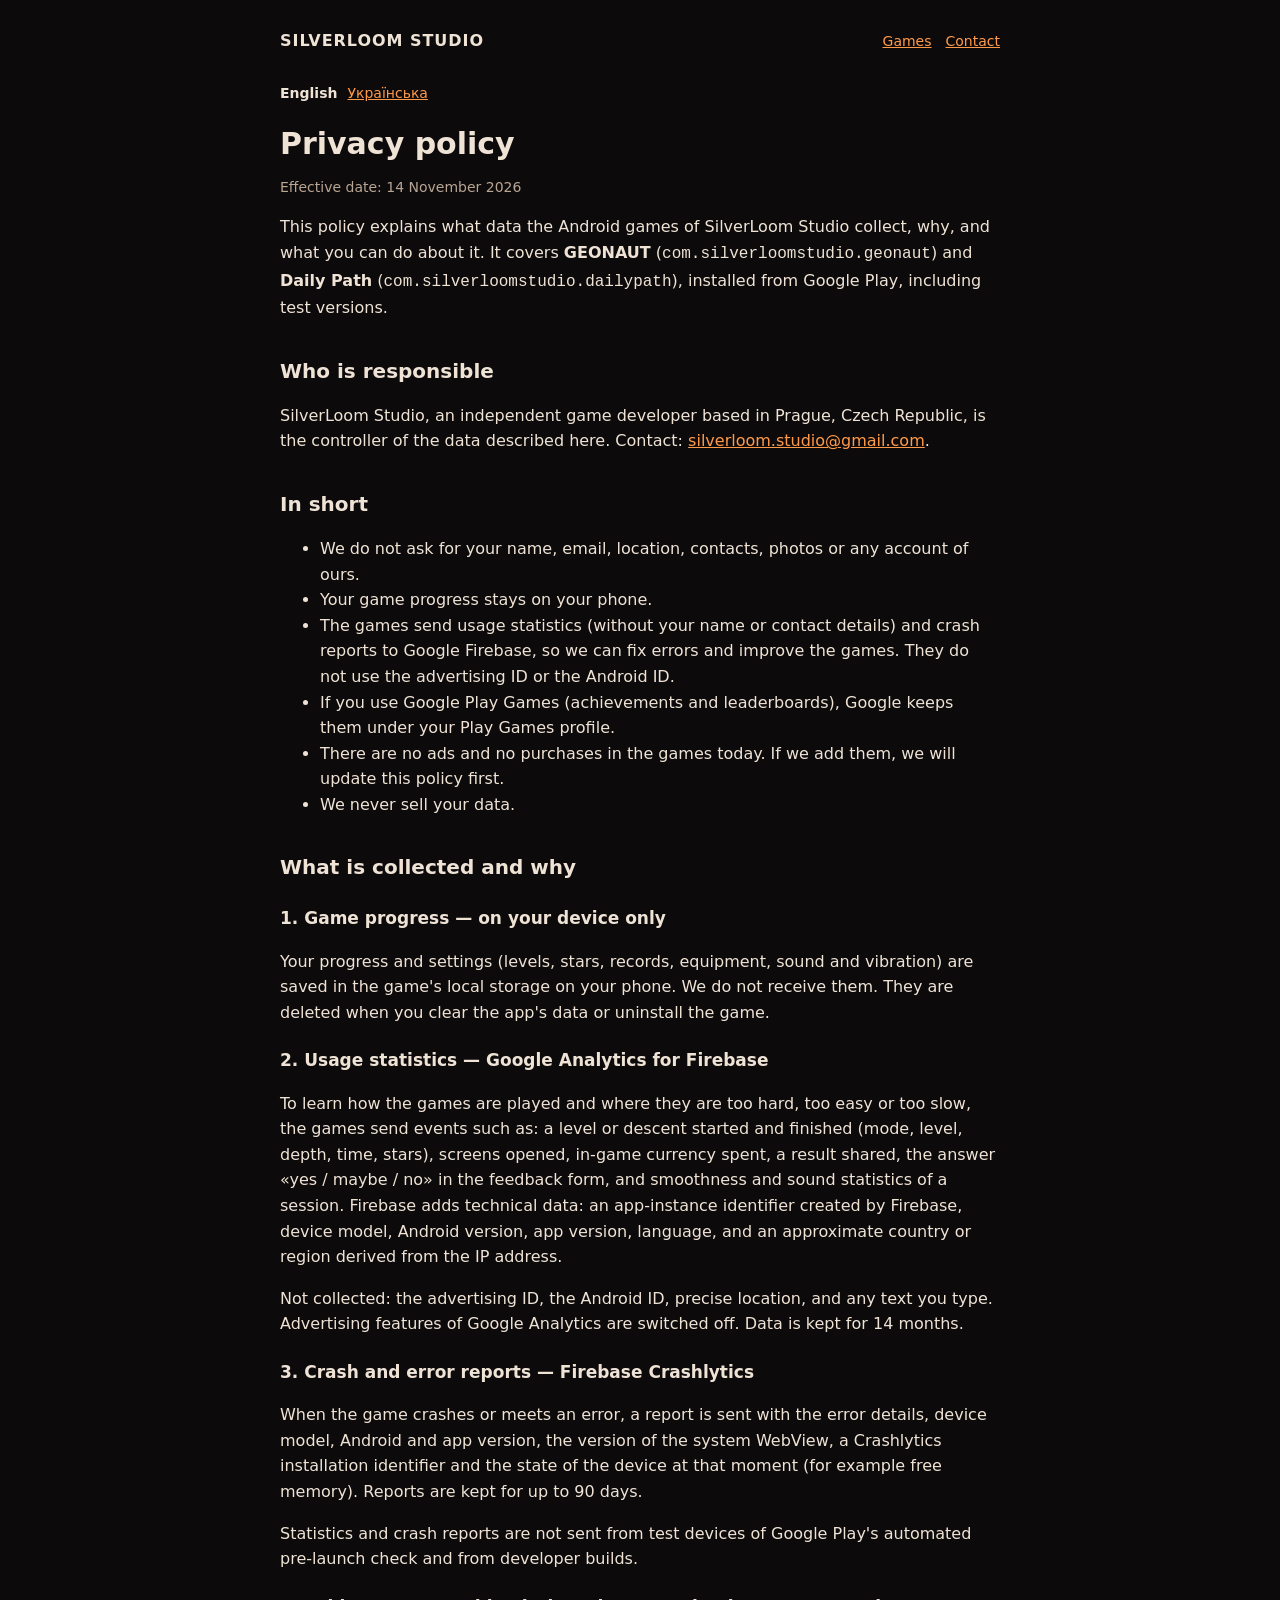
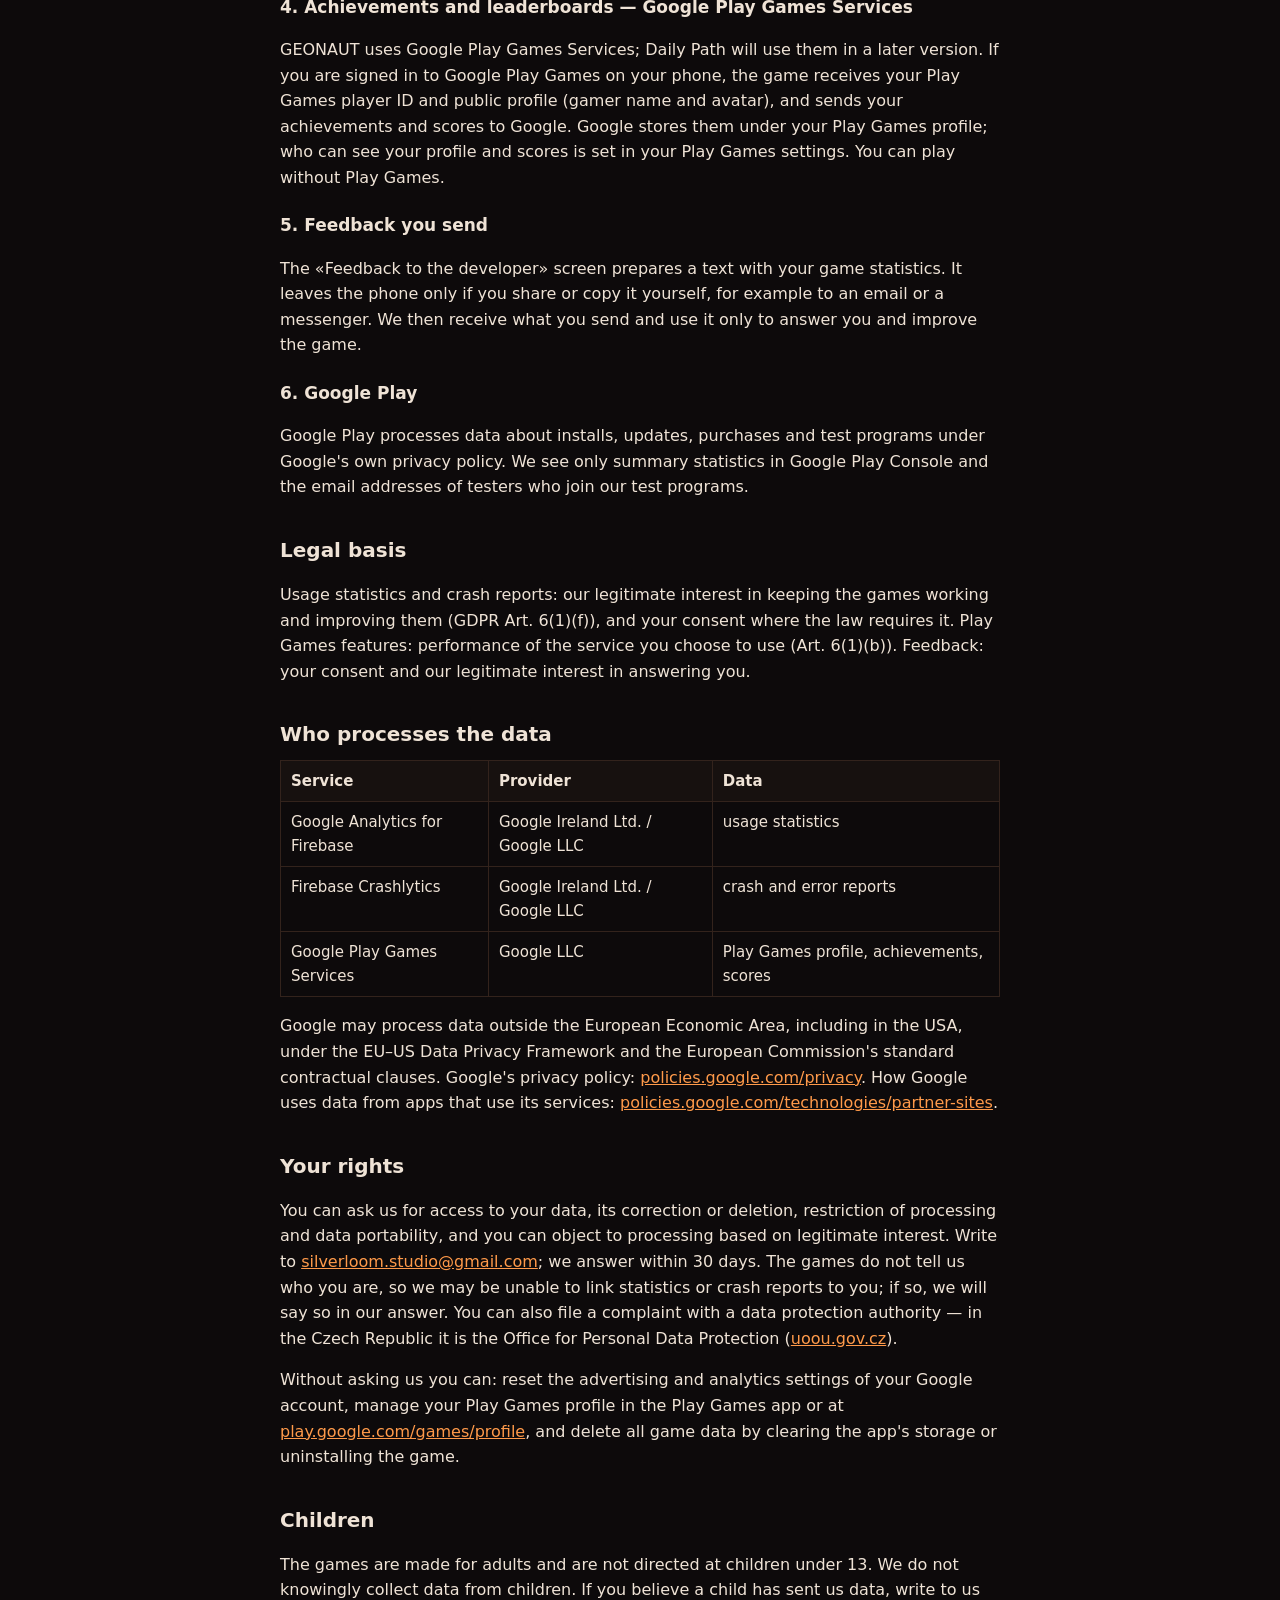
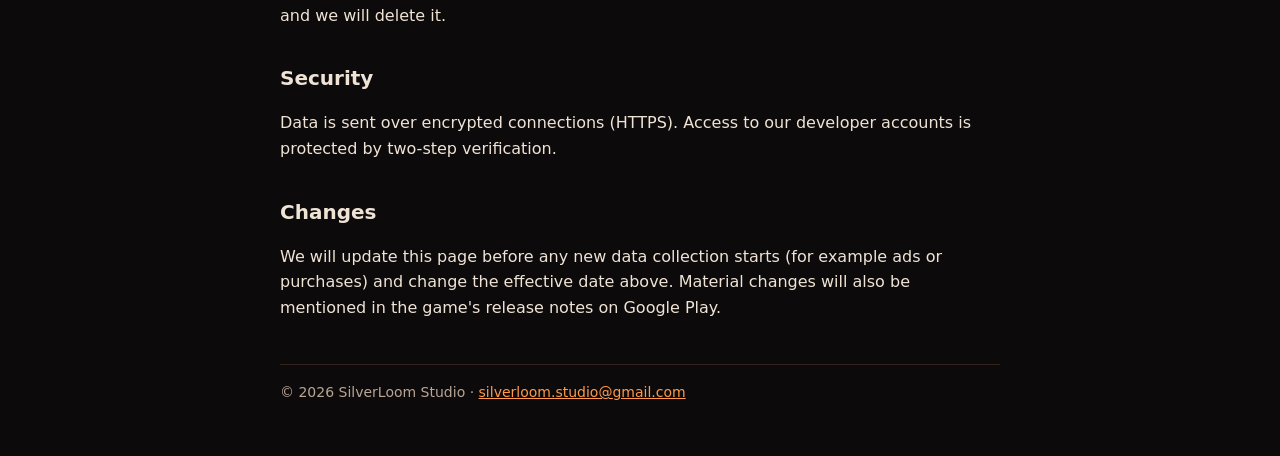
==== privacy/index.html @ 43d1ab46 "Studio home page and privacy policy (en, uk) Privacy policy for GEONAUT and Daily Path: local progre" ====
<!doctype html>
<html lang="en">
<head>
<meta charset="utf-8">
<meta name="viewport" content="width=device-width, initial-scale=1">
<title>Privacy policy — SilverLoom Studio</title>
<meta name="description" content="Privacy policy of SilverLoom Studio games for Android: GEONAUT and Daily Path.">
<link rel="stylesheet" href="../assets/site.css">
</head>
<body>
<div class="wrap">
  <header class="top">
    <a class="brand" href="../">SILVERLOOM STUDIO</a>
    <nav><a href="../">Games</a><a href="mailto:silverloom.studio@gmail.com">Contact</a></nav>
  </header>

  <p class="lang"><b>English</b><a href="uk/" hreflang="uk" lang="uk">Українська</a></p>

  <h1>Privacy policy</h1>
  <p class="mut">Effective date: 14 November 2026</p>

  <p>This policy explains what data the Android games of SilverLoom Studio collect, why, and what you can do about it. It covers <b>GEONAUT</b> (<code>com.silverloomstudio.geonaut</code>) and <b>Daily Path</b> (<code>com.silverloomstudio.dailypath</code>), installed from Google Play, including test versions.</p>

  <h2>Who is responsible</h2>
  <p>SilverLoom Studio, an independent game developer based in Prague, Czech Republic, is the controller of the data described here. Contact: <a href="mailto:silverloom.studio@gmail.com">silverloom.studio@gmail.com</a>.</p>

  <h2>In short</h2>
  <ul>
    <li>We do not ask for your name, email, location, contacts, photos or any account of ours.</li>
    <li>Your game progress stays on your phone.</li>
    <li>The games send usage statistics (without your name or contact details) and crash reports to Google Firebase, so we can fix errors and improve the games. They do not use the advertising ID or the Android ID.</li>
    <li>If you use Google Play Games (achievements and leaderboards), Google keeps them under your Play Games profile.</li>
    <li>There are no ads and no purchases in the games today. If we add them, we will update this policy first.</li>
    <li>We never sell your data.</li>
  </ul>

  <h2>What is collected and why</h2>

  <h3>1. Game progress — on your device only</h3>
  <p>Your progress and settings (levels, stars, records, equipment, sound and vibration) are saved in the game's local storage on your phone. We do not receive them. They are deleted when you clear the app's data or uninstall the game.</p>

  <h3>2. Usage statistics — Google Analytics for Firebase</h3>
  <p>To learn how the games are played and where they are too hard, too easy or too slow, the games send events such as: a level or descent started and finished (mode, level, depth, time, stars), screens opened, in-game currency spent, a result shared, the answer «yes / maybe / no» in the feedback form, and smoothness and sound statistics of a session. Firebase adds technical data: an app-instance identifier created by Firebase, device model, Android version, app version, language, and an approximate country or region derived from the IP address.</p>
  <p>Not collected: the advertising ID, the Android ID, precise location, and any text you type. Advertising features of Google Analytics are switched off. Data is kept for 14 months.</p>

  <h3>3. Crash and error reports — Firebase Crashlytics</h3>
  <p>When the game crashes or meets an error, a report is sent with the error details, device model, Android and app version, the version of the system WebView, a Crashlytics installation identifier and the state of the device at that moment (for example free memory). Reports are kept for up to 90 days.</p>
  <p>Statistics and crash reports are not sent from test devices of Google Play's automated pre-launch check and from developer builds.</p>

  <h3>4. Achievements and leaderboards — Google Play Games Services</h3>
  <p>GEONAUT uses Google Play Games Services; Daily Path will use them in a later version. If you are signed in to Google Play Games on your phone, the game receives your Play Games player ID and public profile (gamer name and avatar), and sends your achievements and scores to Google. Google stores them under your Play Games profile; who can see your profile and scores is set in your Play Games settings. You can play without Play Games.</p>

  <h3>5. Feedback you send</h3>
  <p>The «Feedback to the developer» screen prepares a text with your game statistics. It leaves the phone only if you share or copy it yourself, for example to an email or a messenger. We then receive what you send and use it only to answer you and improve the game.</p>

  <h3>6. Google Play</h3>
  <p>Google Play processes data about installs, updates, purchases and test programs under Google's own privacy policy. We see only summary statistics in Google Play Console and the email addresses of testers who join our test programs.</p>

  <h2>Legal basis</h2>
  <p>Usage statistics and crash reports: our legitimate interest in keeping the games working and improving them (GDPR Art. 6(1)(f)), and your consent where the law requires it. Play Games features: performance of the service you choose to use (Art. 6(1)(b)). Feedback: your consent and our legitimate interest in answering you.</p>

  <h2>Who processes the data</h2>
  <table>
    <tr><th>Service</th><th>Provider</th><th>Data</th></tr>
    <tr><td>Google Analytics for Firebase</td><td>Google Ireland Ltd. / Google LLC</td><td>usage statistics</td></tr>
    <tr><td>Firebase Crashlytics</td><td>Google Ireland Ltd. / Google LLC</td><td>crash and error reports</td></tr>
    <tr><td>Google Play Games Services</td><td>Google LLC</td><td>Play Games profile, achievements, scores</td></tr>
  </table>
  <p>Google may process data outside the European Economic Area, including in the USA, under the EU–US Data Privacy Framework and the European Commission's standard contractual clauses. Google's privacy policy: <a href="https://policies.google.com/privacy">policies.google.com/privacy</a>. How Google uses data from apps that use its services: <a href="https://policies.google.com/technologies/partner-sites">policies.google.com/technologies/partner-sites</a>.</p>

  <h2>Your rights</h2>
  <p>You can ask us for access to your data, its correction or deletion, restriction of processing and data portability, and you can object to processing based on legitimate interest. Write to <a href="mailto:silverloom.studio@gmail.com">silverloom.studio@gmail.com</a>; we answer within 30 days. The games do not tell us who you are, so we may be unable to link statistics or crash reports to you; if so, we will say so in our answer. You can also file a complaint with a data protection authority — in the Czech Republic it is the Office for Personal Data Protection (<a href="https://uoou.gov.cz">uoou.gov.cz</a>).</p>
  <p>Without asking us you can: reset the advertising and analytics settings of your Google account, manage your Play Games profile in the Play Games app or at <a href="https://play.google.com/games/profile">play.google.com/games/profile</a>, and delete all game data by clearing the app's storage or uninstalling the game.</p>

  <h2>Children</h2>
  <p>The games are made for adults and are not directed at children under 13. We do not knowingly collect data from children. If you believe a child has sent us data, write to us and we will delete it.</p>

  <h2>Security</h2>
  <p>Data is sent over encrypted connections (HTTPS). Access to our developer accounts is protected by two-step verification.</p>

  <h2>Changes</h2>
  <p>We will update this page before any new data collection starts (for example ads or purchases) and change the effective date above. Material changes will also be mentioned in the game's release notes on Google Play.</p>

  <footer>© 2026 SilverLoom Studio · <a href="mailto:silverloom.studio@gmail.com">silverloom.studio@gmail.com</a></footer>
</div>
</body>
</html>
---- assets/site.css ----
:root{--bg:#0d0a0b;--card:#17110f;--line:#33231c;--tx:#efe3d6;--mut:#b9a594;--acc:#ff9a4a}
*{box-sizing:border-box}
html{-webkit-text-size-adjust:100%}
body{margin:0;background:var(--bg);color:var(--tx);font:16px/1.6 system-ui,-apple-system,"Segoe UI",Roboto,Arial,sans-serif}
a{color:var(--acc)}
.wrap{max-width:760px;margin:0 auto;padding:28px 20px 56px}
header.top{display:flex;align-items:center;gap:12px;flex-wrap:wrap;margin-bottom:28px}
header.top .brand{font-weight:700;letter-spacing:.06em;text-decoration:none;color:var(--tx)}
header.top nav{margin-left:auto;display:flex;gap:14px;flex-wrap:wrap;font-size:14px}
h1{font-size:30px;line-height:1.2;margin:0 0 8px}
h2{font-size:20px;margin:34px 0 8px}
h3{font-size:17px;margin:22px 0 6px}
p,li{color:var(--tx)}
.mut{color:var(--mut);font-size:14px}
.lang{font-size:14px;margin:0 0 22px}
.lang a,.lang b{margin-right:10px}
table{border-collapse:collapse;width:100%;font-size:15px;margin:10px 0}
th,td{border:1px solid var(--line);padding:8px 10px;text-align:left;vertical-align:top}
th{background:var(--card)}
.games{display:grid;gap:14px;margin:18px 0}
.game{display:flex;gap:16px;align-items:center;background:var(--card);border:1px solid var(--line);border-radius:14px;padding:14px}
.game img{width:72px;height:72px;border-radius:16px;flex:none}
.game h3{margin:0 0 4px}
.game p{margin:0;color:var(--mut);font-size:15px}
footer{margin-top:44px;border-top:1px solid var(--line);padding-top:16px;font-size:14px;color:var(--mut)}
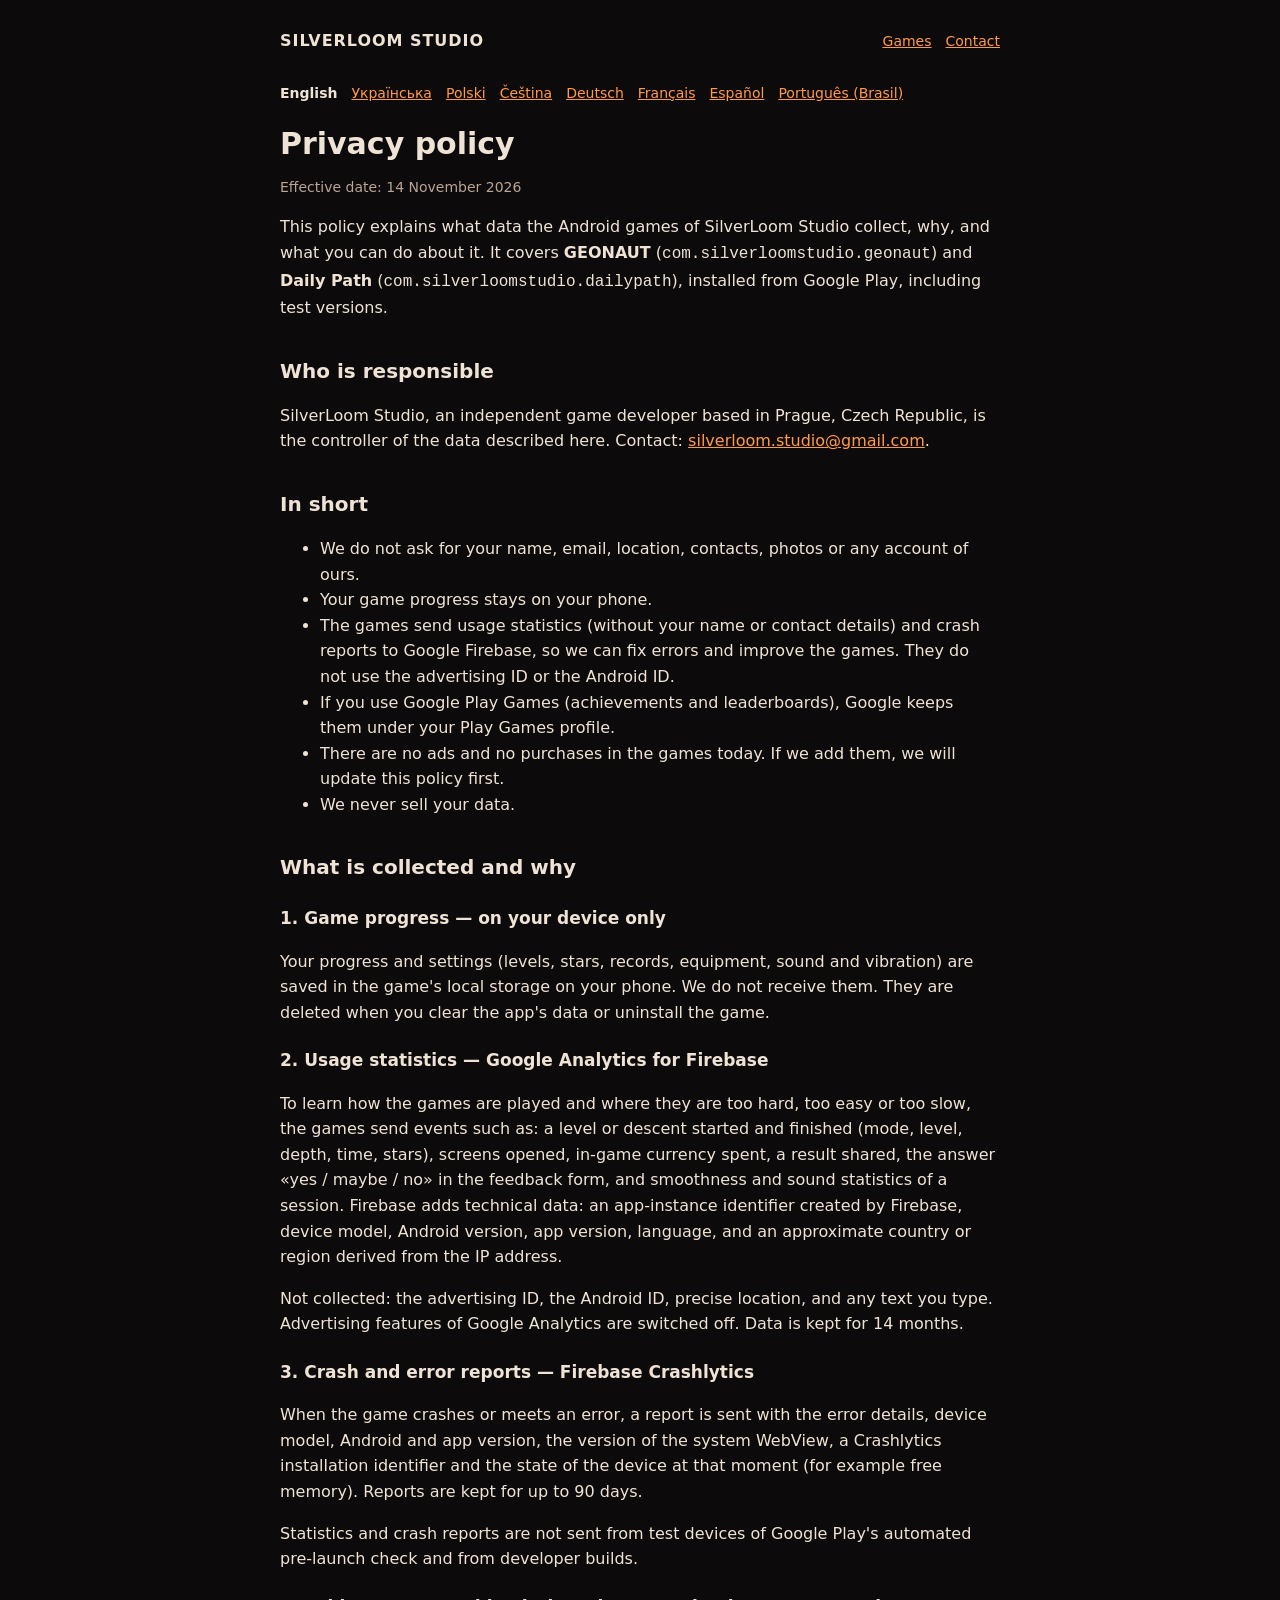
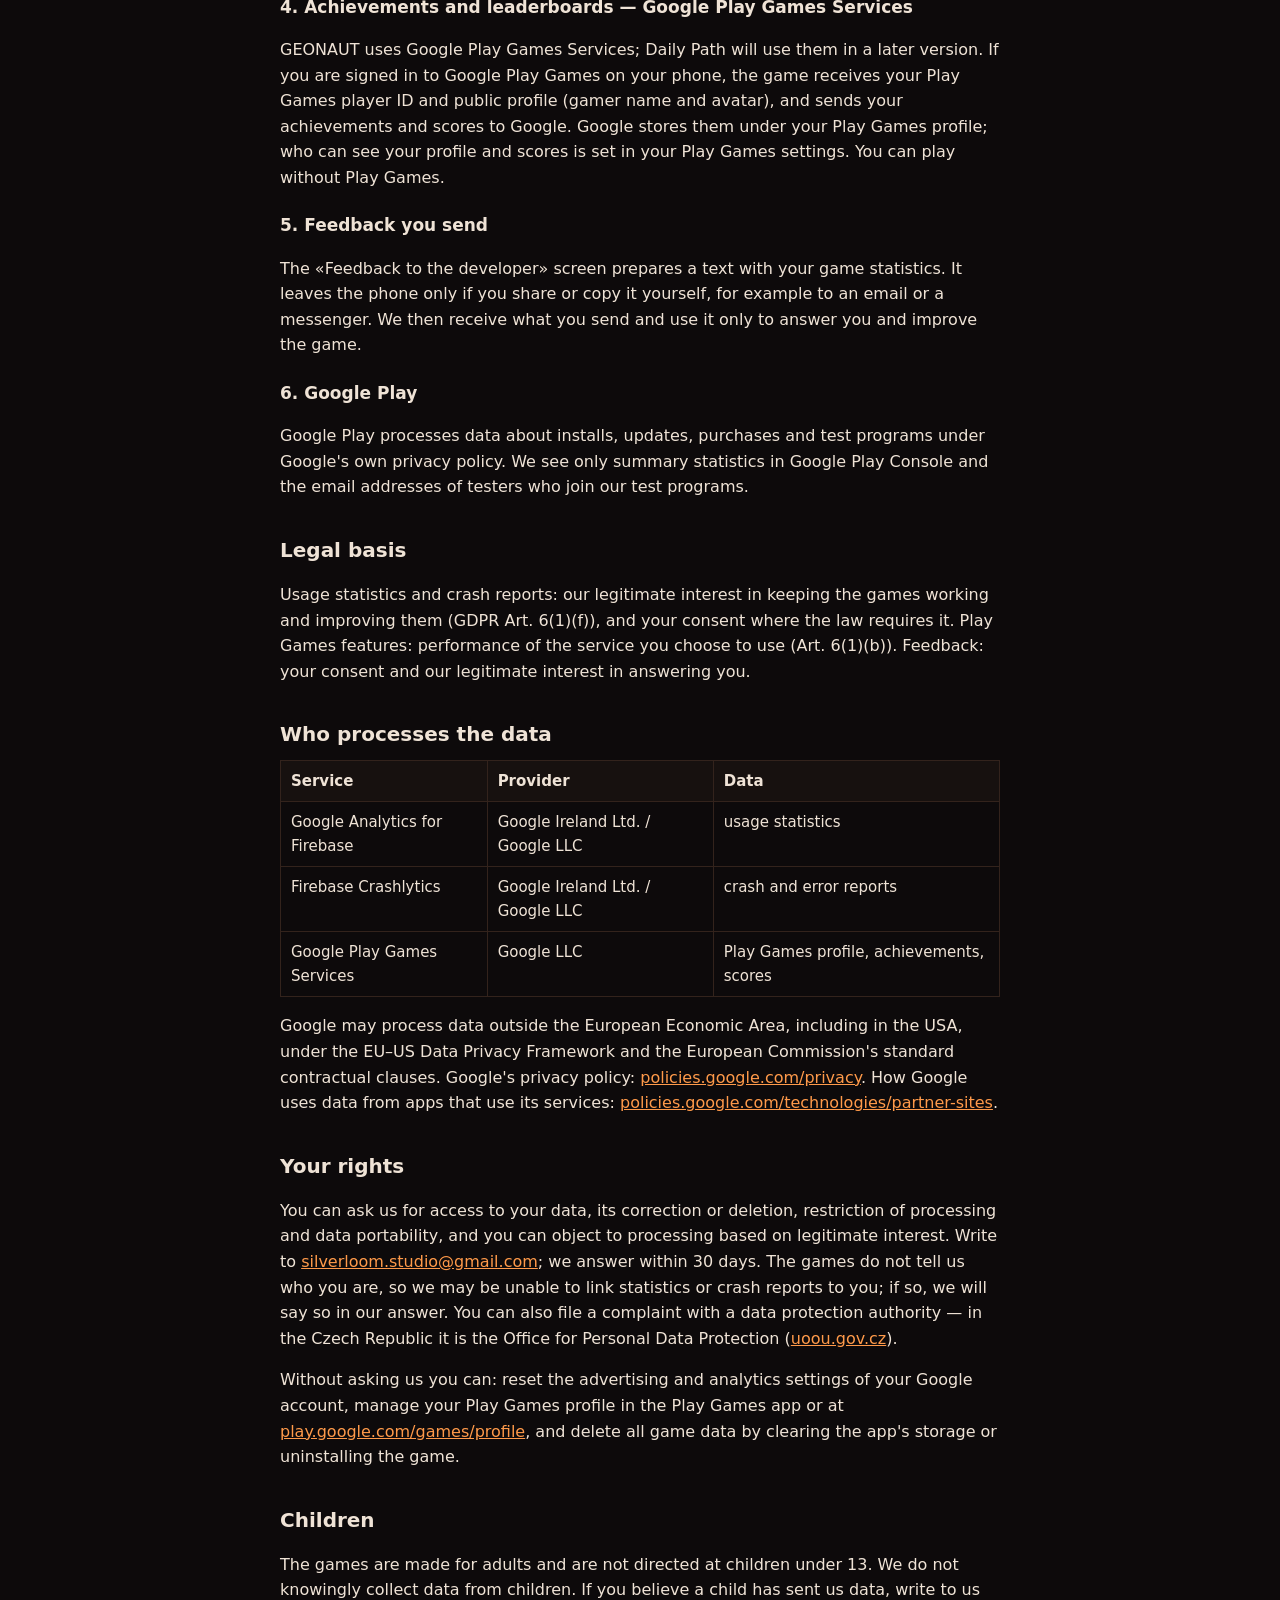
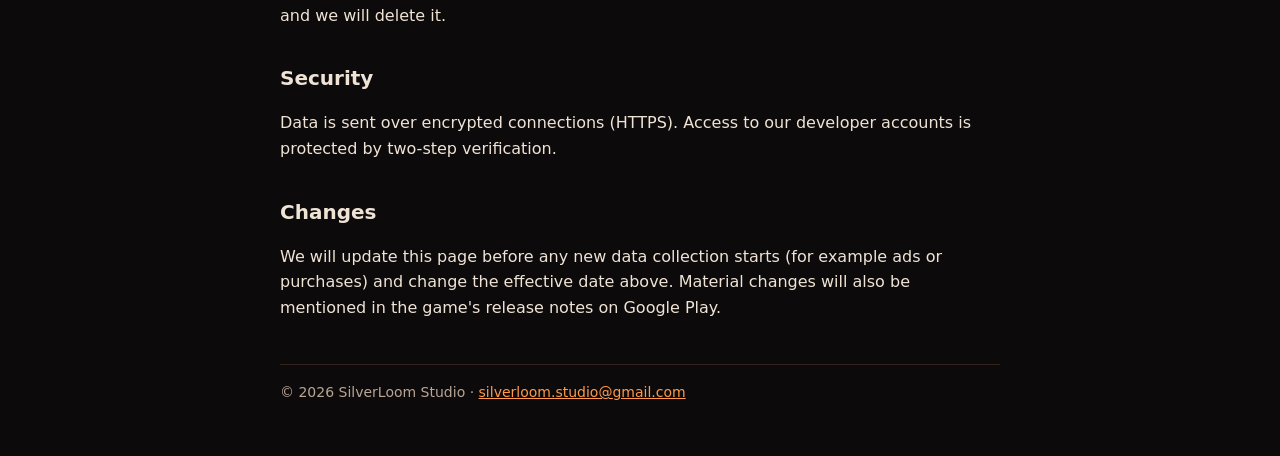
==== commit d8997f71: "Privacy policy in Polish, Czech, German, French, Spanish and Brazilian Portuguese Translations of th" ====
--- a/privacy/index.html
+++ b/privacy/index.html
@@ -5,6 +5,14 @@
 <meta name="viewport" content="width=device-width, initial-scale=1">
 <title>Privacy policy — SilverLoom Studio</title>
 <meta name="description" content="Privacy policy of SilverLoom Studio games for Android: GEONAUT and Daily Path.">
+<link rel="alternate" hreflang="en" href="https://silverloomstudio.github.io/privacy/">
+<link rel="alternate" hreflang="uk" href="https://silverloomstudio.github.io/privacy/uk/">
+<link rel="alternate" hreflang="pl" href="https://silverloomstudio.github.io/privacy/pl/">
+<link rel="alternate" hreflang="cs" href="https://silverloomstudio.github.io/privacy/cs/">
+<link rel="alternate" hreflang="de" href="https://silverloomstudio.github.io/privacy/de/">
+<link rel="alternate" hreflang="fr" href="https://silverloomstudio.github.io/privacy/fr/">
+<link rel="alternate" hreflang="es" href="https://silverloomstudio.github.io/privacy/es/">
+<link rel="alternate" hreflang="pt-BR" href="https://silverloomstudio.github.io/privacy/pt/">
 <link rel="stylesheet" href="../assets/site.css">
 </head>
 <body>
@@ -14,7 +22,7 @@
     <nav><a href="../">Games</a><a href="mailto:silverloom.studio@gmail.com">Contact</a></nav>
   </header>
 
-  <p class="lang"><b>English</b><a href="uk/" hreflang="uk" lang="uk">Українська</a></p>
+  <p class="lang"><b>English</b><a href="uk/" hreflang="uk" lang="uk">Українська</a><a href="pl/" hreflang="pl" lang="pl">Polski</a><a href="cs/" hreflang="cs" lang="cs">Čeština</a><a href="de/" hreflang="de" lang="de">Deutsch</a><a href="fr/" hreflang="fr" lang="fr">Français</a><a href="es/" hreflang="es" lang="es">Español</a><a href="pt/" hreflang="pt-BR" lang="pt-BR">Português (Brasil)</a></p>
 
   <h1>Privacy policy</h1>
   <p class="mut">Effective date: 14 November 2026</p>
--- a/assets/site.css
+++ b/assets/site.css
@@ -12,9 +12,9 @@
 h3{font-size:17px;margin:22px 0 6px}
 p,li{color:var(--tx)}
 .mut{color:var(--mut);font-size:14px}
-.lang{font-size:14px;margin:0 0 22px}
-.lang a,.lang b{margin-right:10px}
+.lang{font-size:14px;margin:0 0 22px;display:flex;flex-wrap:wrap;gap:6px 14px}
 table{border-collapse:collapse;width:100%;font-size:15px;margin:10px 0}
+td,th{overflow-wrap:anywhere}
 th,td{border:1px solid var(--line);padding:8px 10px;text-align:left;vertical-align:top}
 th{background:var(--card)}
 .games{display:grid;gap:14px;margin:18px 0}
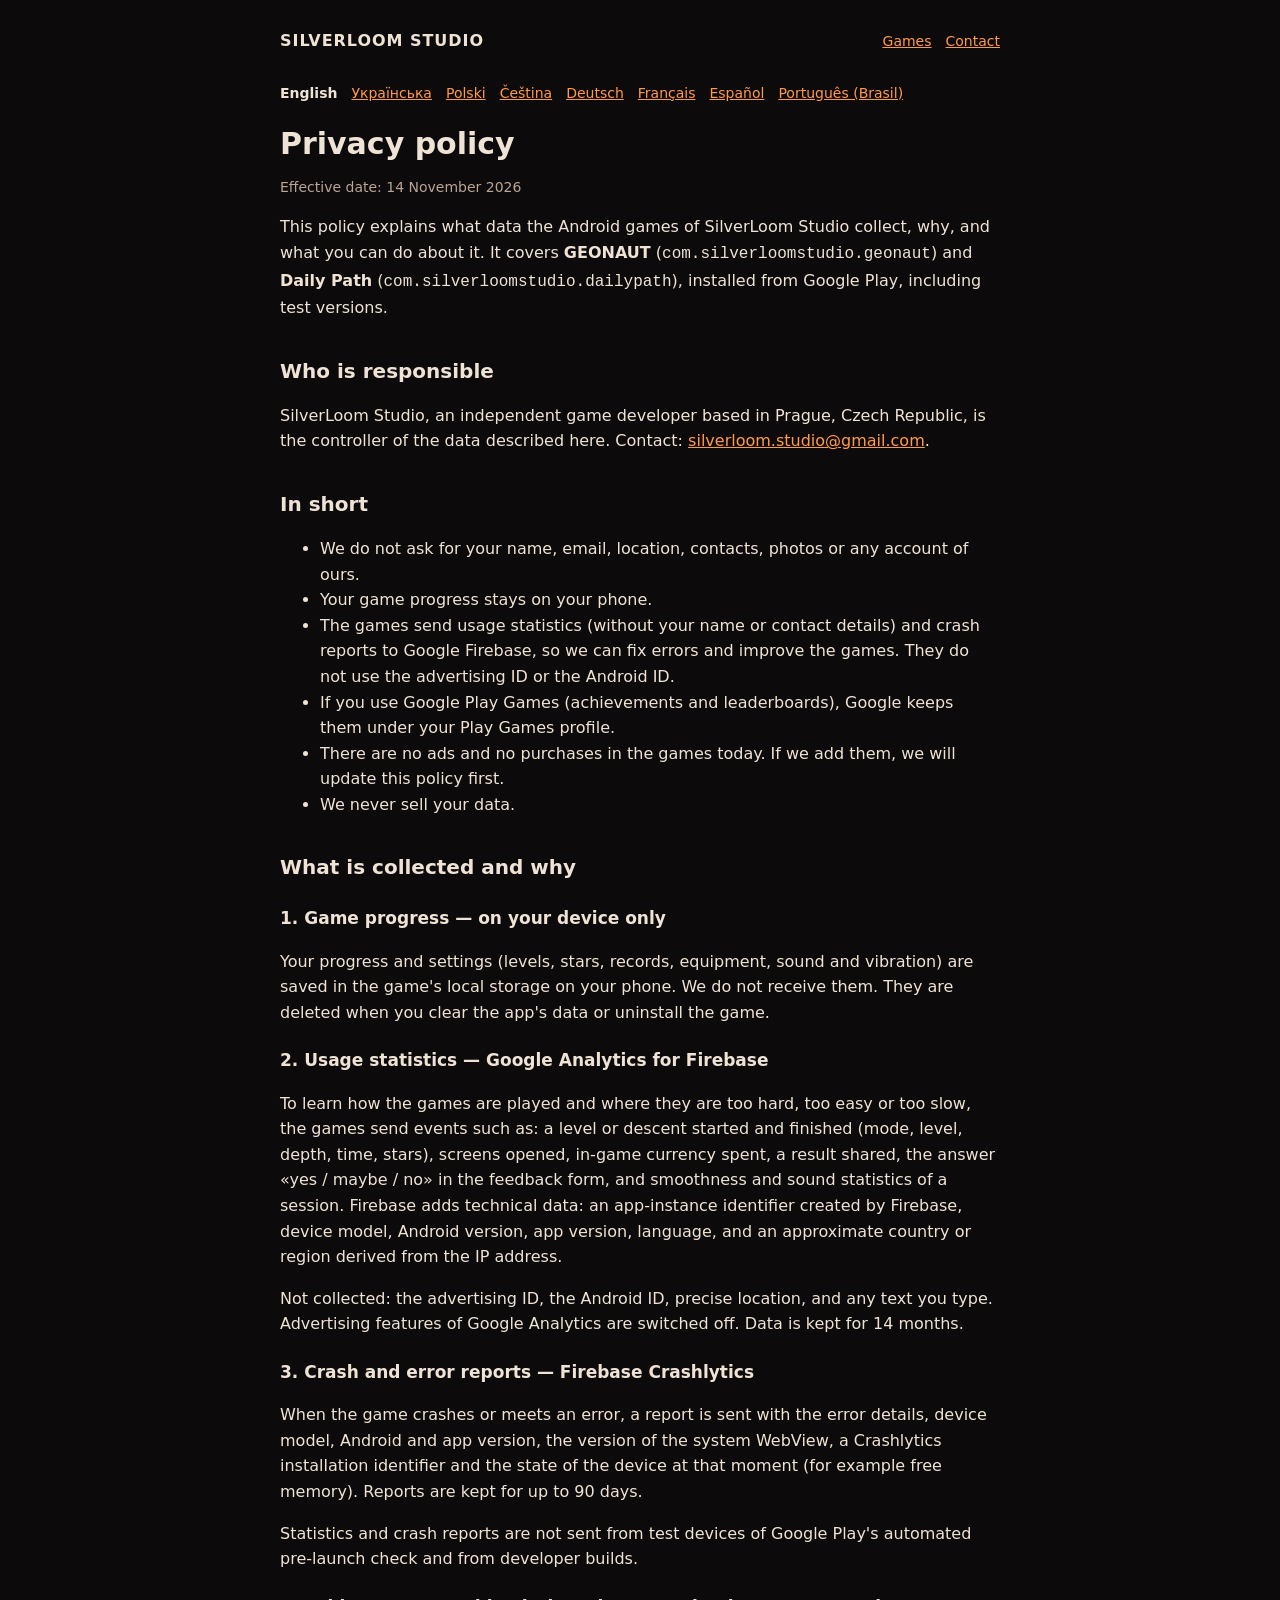
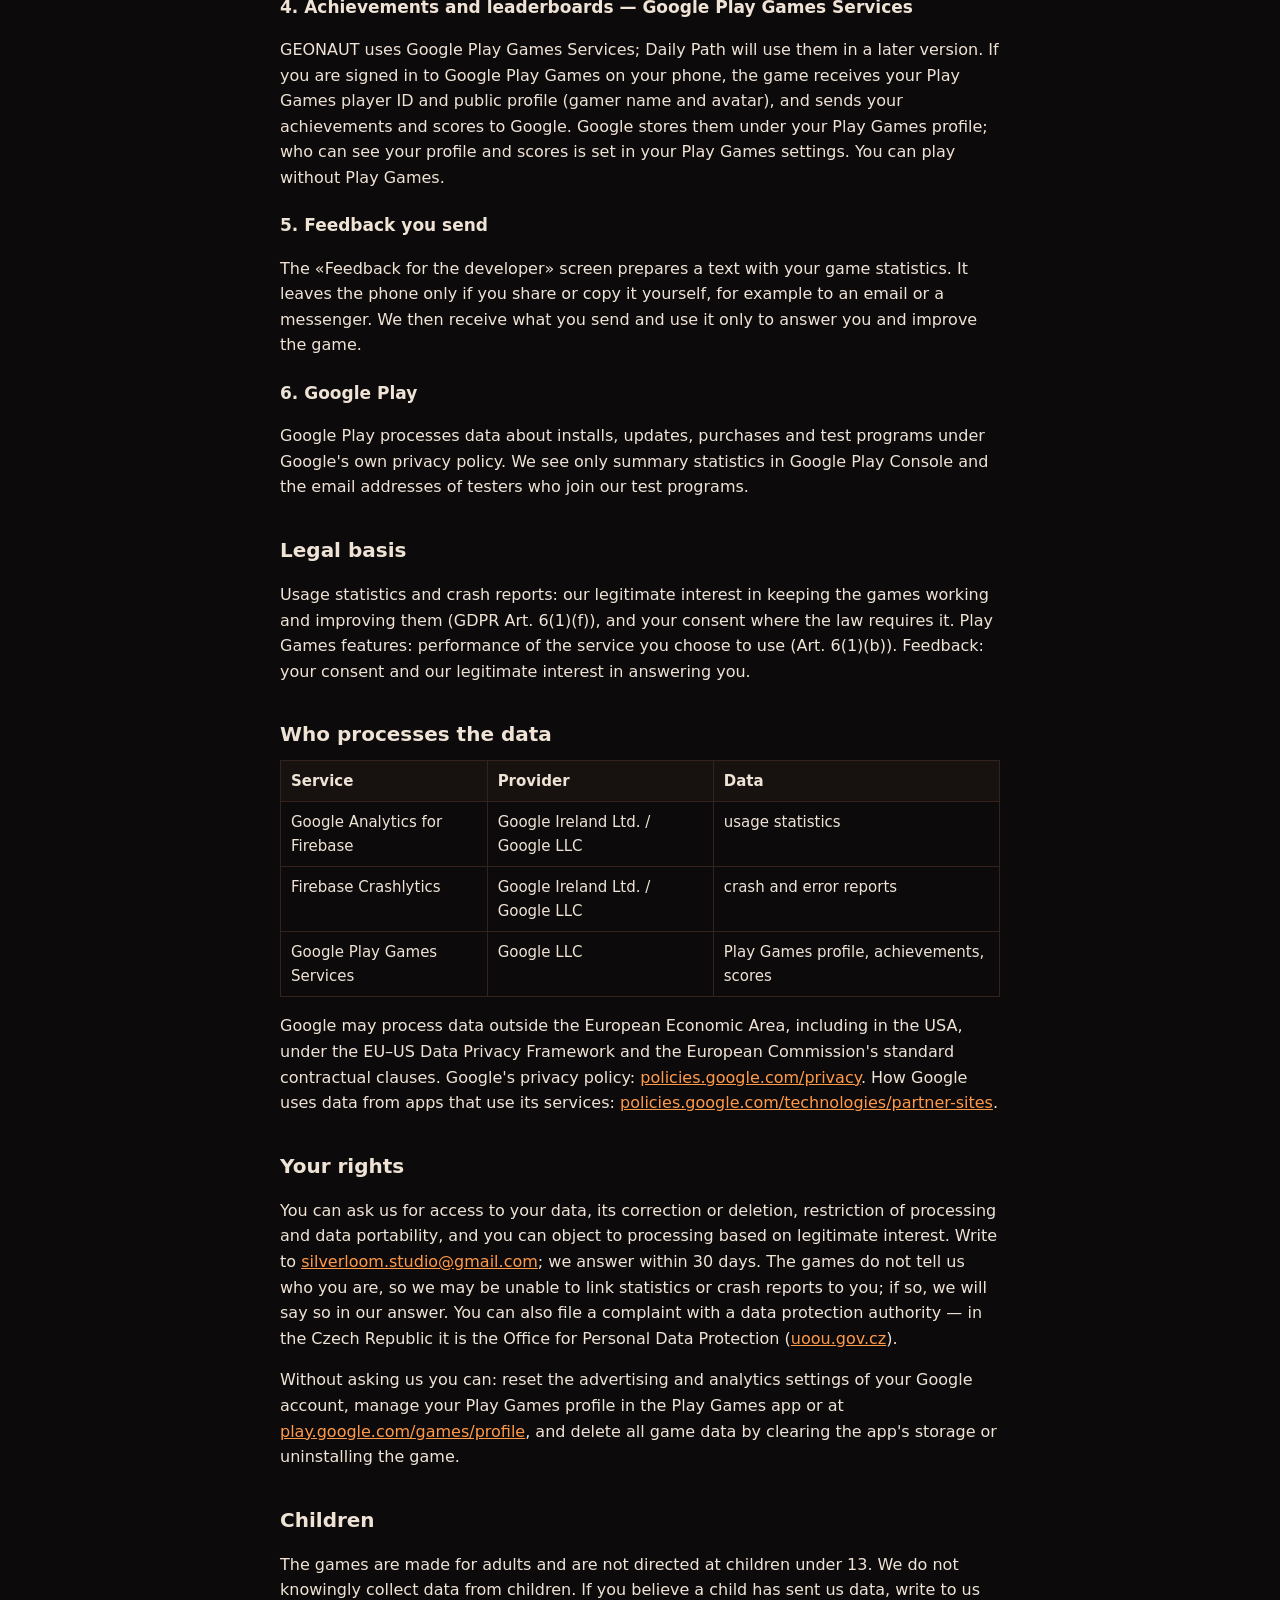
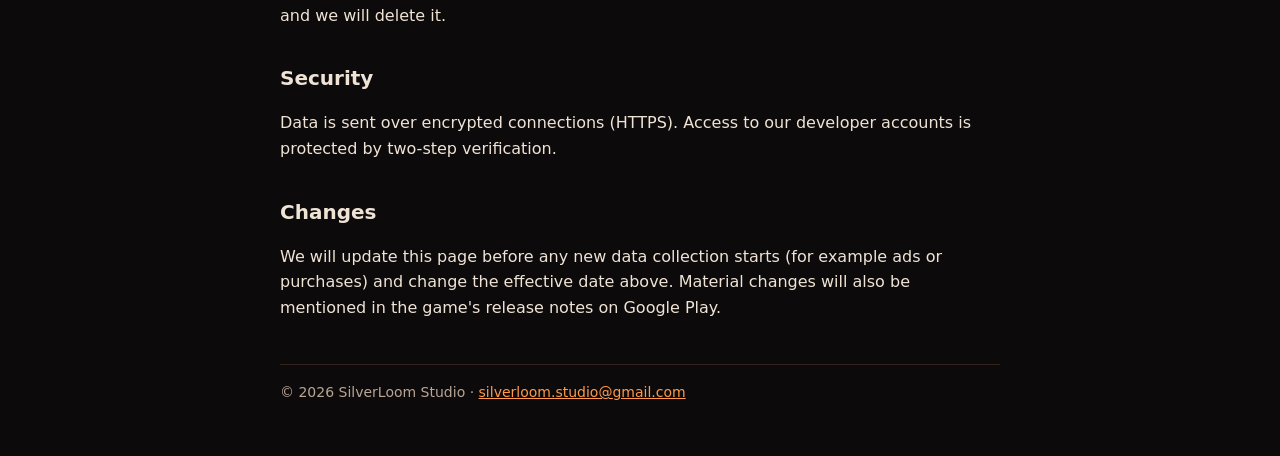
==== commit f3c63417: "Privacy policy: the feedback screen named as in the game (en, cs) Co-Authored-By: Claude Opus 5.5 <n" ====
--- a/privacy/index.html
+++ b/privacy/index.html
@@ -59,7 +59,7 @@
   <p>GEONAUT uses Google Play Games Services; Daily Path will use them in a later version. If you are signed in to Google Play Games on your phone, the game receives your Play Games player ID and public profile (gamer name and avatar), and sends your achievements and scores to Google. Google stores them under your Play Games profile; who can see your profile and scores is set in your Play Games settings. You can play without Play Games.</p>
 
   <h3>5. Feedback you send</h3>
-  <p>The «Feedback to the developer» screen prepares a text with your game statistics. It leaves the phone only if you share or copy it yourself, for example to an email or a messenger. We then receive what you send and use it only to answer you and improve the game.</p>
+  <p>The «Feedback for the developer» screen prepares a text with your game statistics. It leaves the phone only if you share or copy it yourself, for example to an email or a messenger. We then receive what you send and use it only to answer you and improve the game.</p>
 
   <h3>6. Google Play</h3>
   <p>Google Play processes data about installs, updates, purchases and test programs under Google's own privacy policy. We see only summary statistics in Google Play Console and the email addresses of testers who join our test programs.</p>
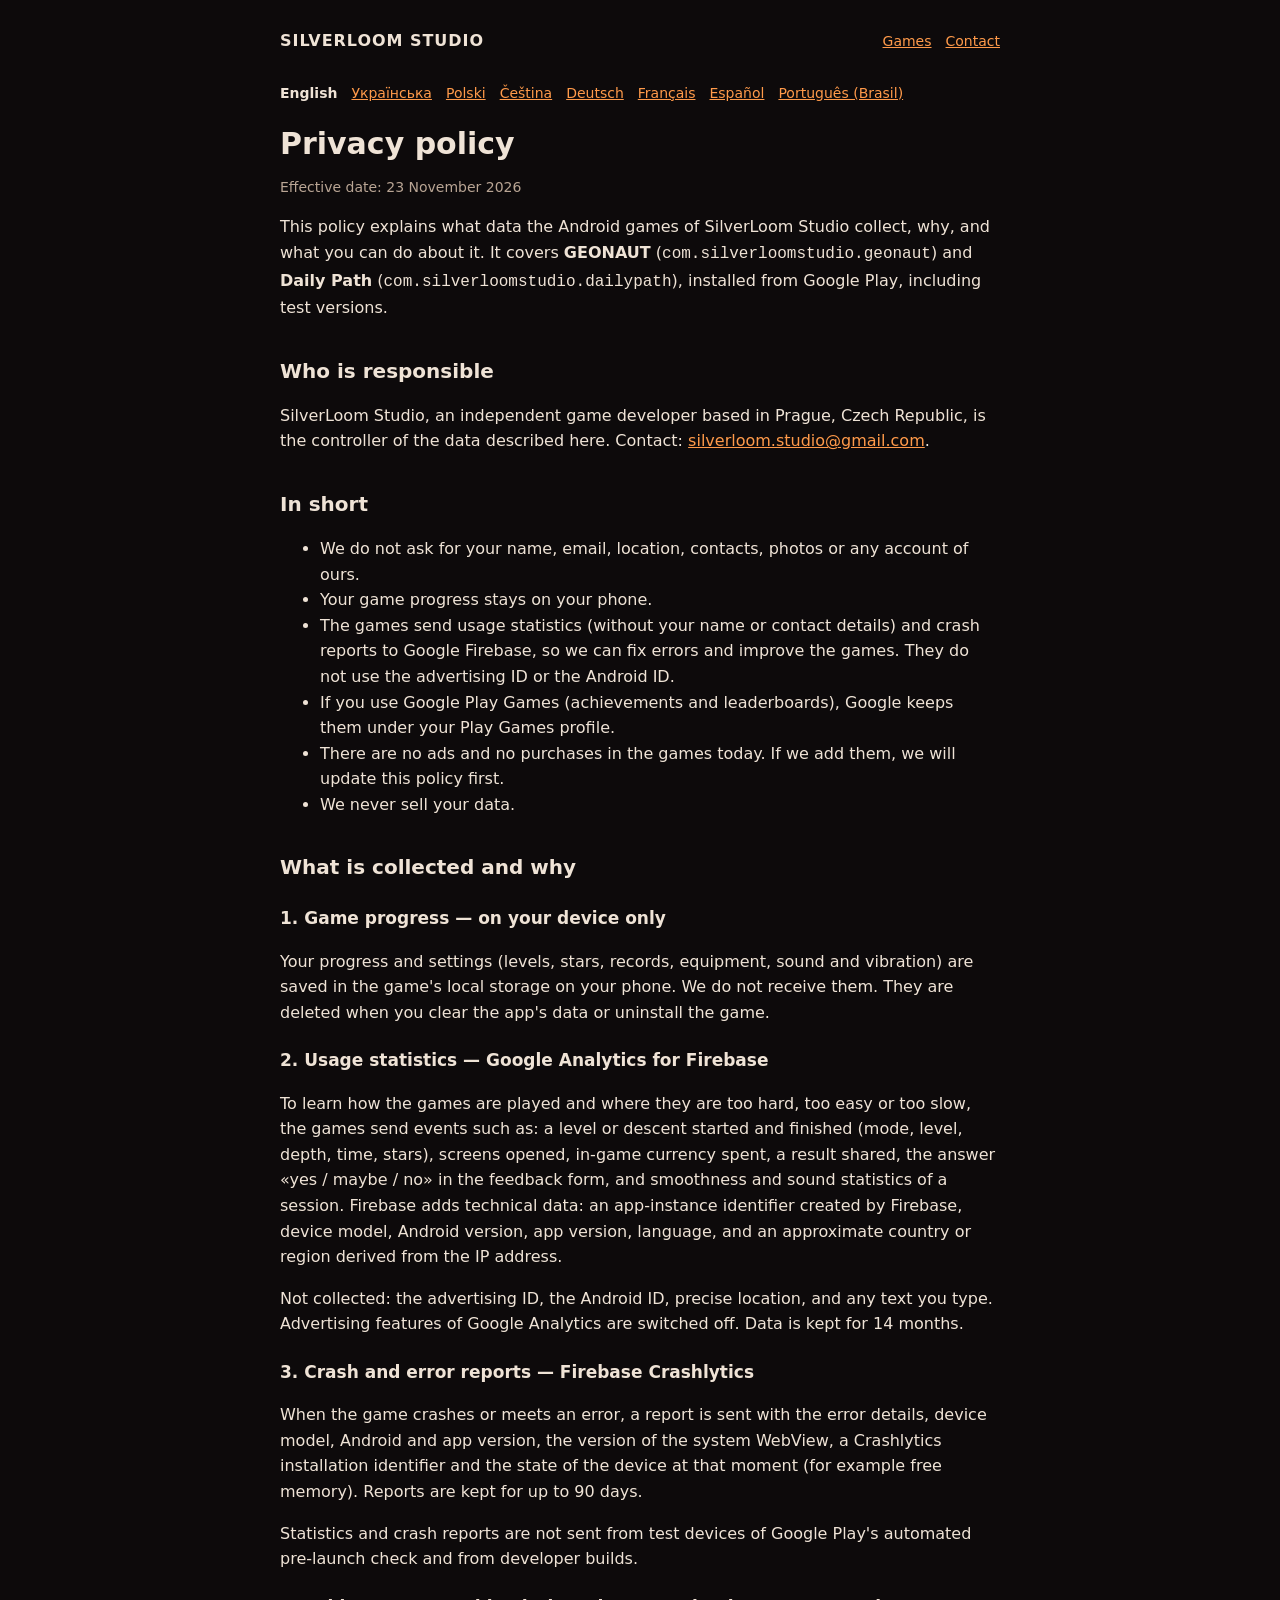
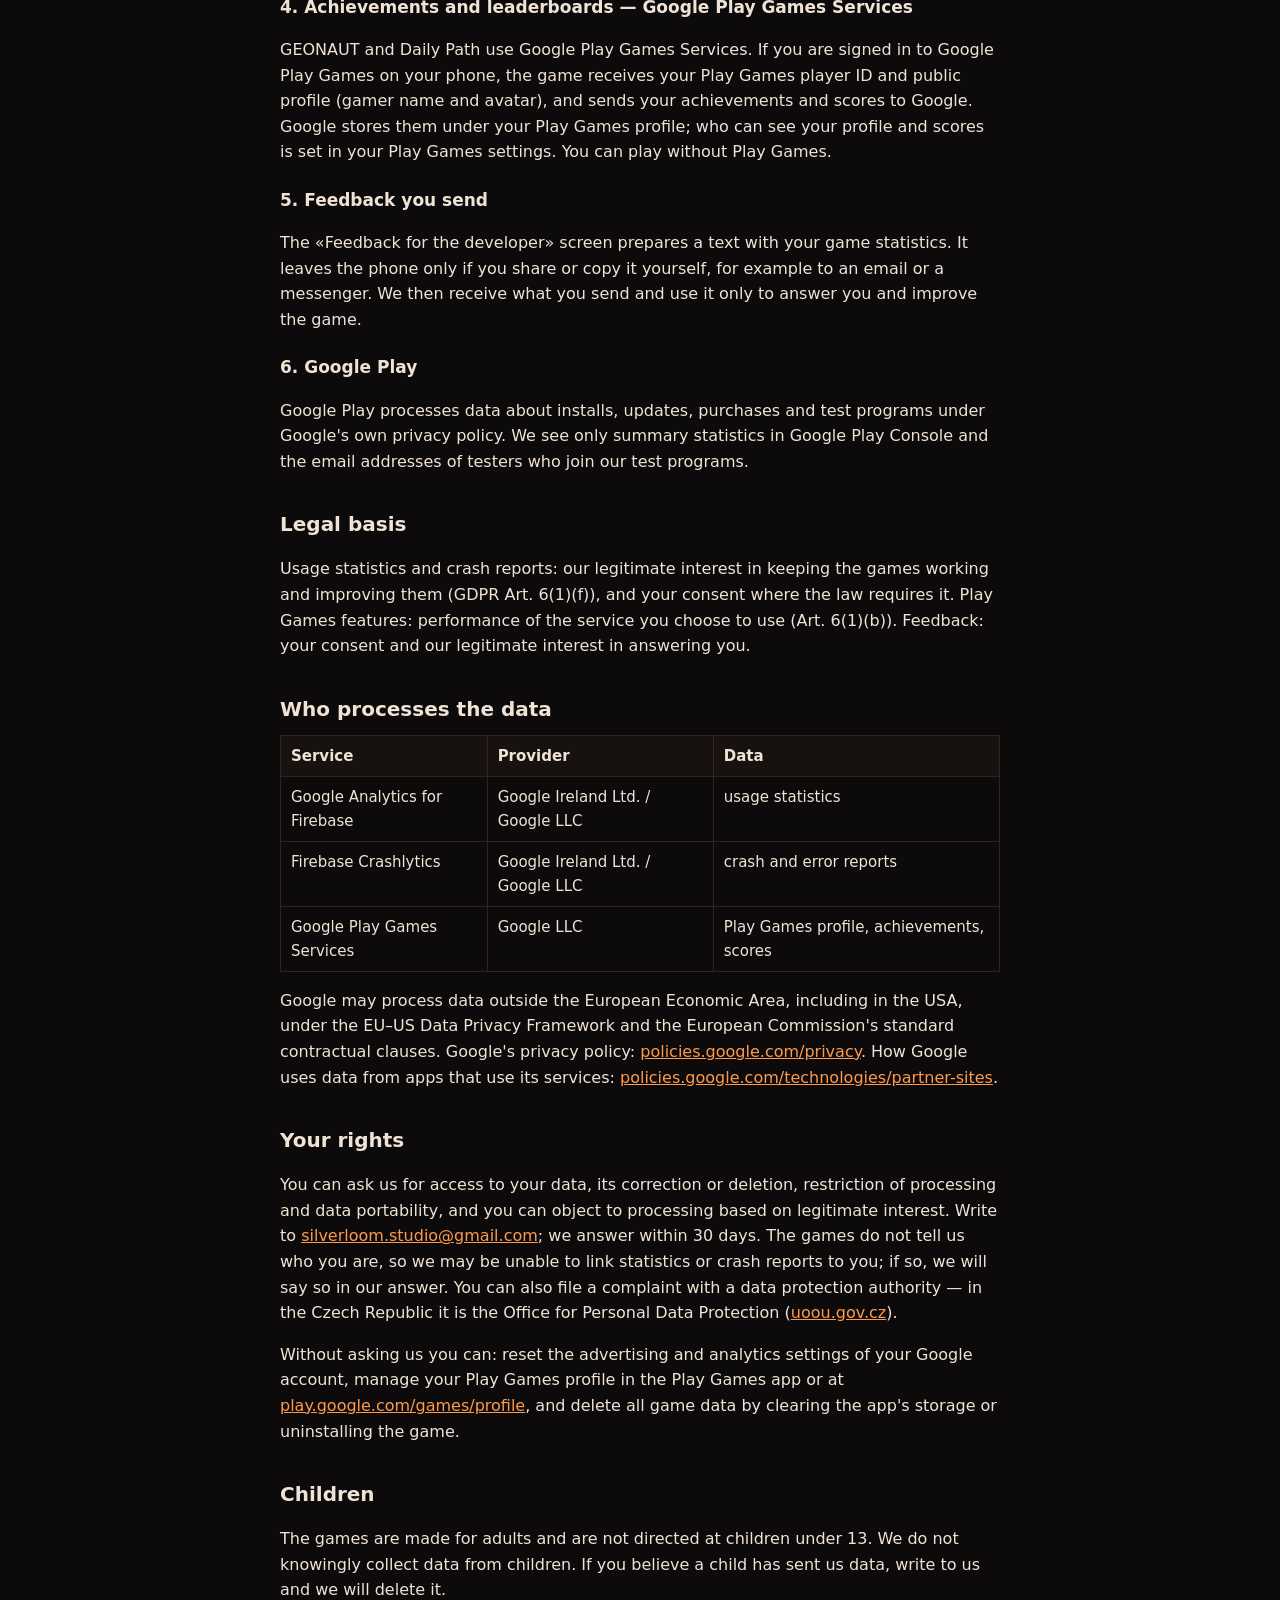
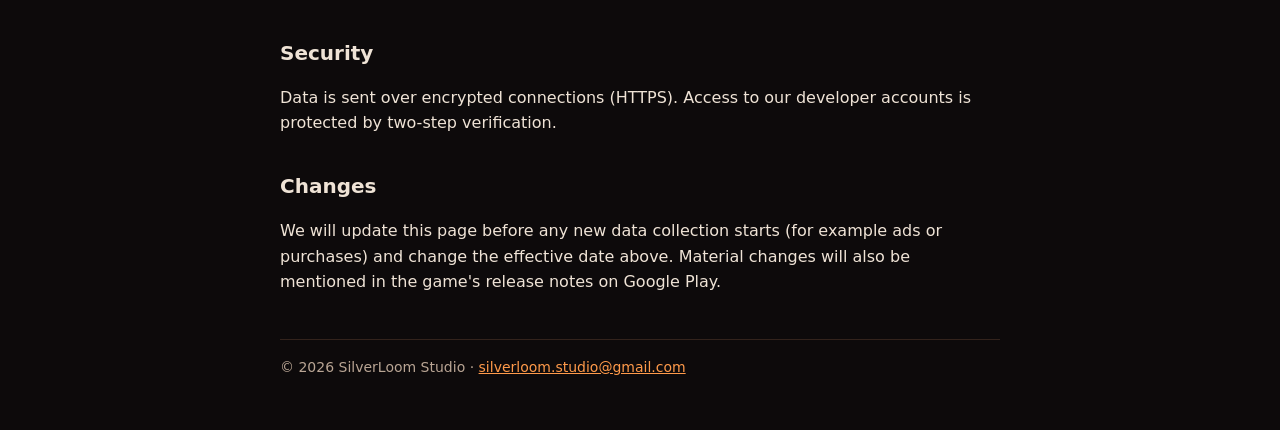
==== commit 4ac4085e: "Privacy policy: Daily Path uses Google Play Games Services (D-4), effective 23 November 2026, 8 lang" ====
--- a/privacy/index.html
+++ b/privacy/index.html
@@ -25,7 +25,7 @@
   <p class="lang"><b>English</b><a href="uk/" hreflang="uk" lang="uk">Українська</a><a href="pl/" hreflang="pl" lang="pl">Polski</a><a href="cs/" hreflang="cs" lang="cs">Čeština</a><a href="de/" hreflang="de" lang="de">Deutsch</a><a href="fr/" hreflang="fr" lang="fr">Français</a><a href="es/" hreflang="es" lang="es">Español</a><a href="pt/" hreflang="pt-BR" lang="pt-BR">Português (Brasil)</a></p>
 
   <h1>Privacy policy</h1>
-  <p class="mut">Effective date: 14 November 2026</p>
+  <p class="mut">Effective date: 23 November 2026</p>
 
   <p>This policy explains what data the Android games of SilverLoom Studio collect, why, and what you can do about it. It covers <b>GEONAUT</b> (<code>com.silverloomstudio.geonaut</code>) and <b>Daily Path</b> (<code>com.silverloomstudio.dailypath</code>), installed from Google Play, including test versions.</p>
 
@@ -56,7 +56,7 @@
   <p>Statistics and crash reports are not sent from test devices of Google Play's automated pre-launch check and from developer builds.</p>
 
   <h3>4. Achievements and leaderboards — Google Play Games Services</h3>
-  <p>GEONAUT uses Google Play Games Services; Daily Path will use them in a later version. If you are signed in to Google Play Games on your phone, the game receives your Play Games player ID and public profile (gamer name and avatar), and sends your achievements and scores to Google. Google stores them under your Play Games profile; who can see your profile and scores is set in your Play Games settings. You can play without Play Games.</p>
+  <p>GEONAUT and Daily Path use Google Play Games Services. If you are signed in to Google Play Games on your phone, the game receives your Play Games player ID and public profile (gamer name and avatar), and sends your achievements and scores to Google. Google stores them under your Play Games profile; who can see your profile and scores is set in your Play Games settings. You can play without Play Games.</p>
 
   <h3>5. Feedback you send</h3>
   <p>The «Feedback for the developer» screen prepares a text with your game statistics. It leaves the phone only if you share or copy it yourself, for example to an email or a messenger. We then receive what you send and use it only to answer you and improve the game.</p>
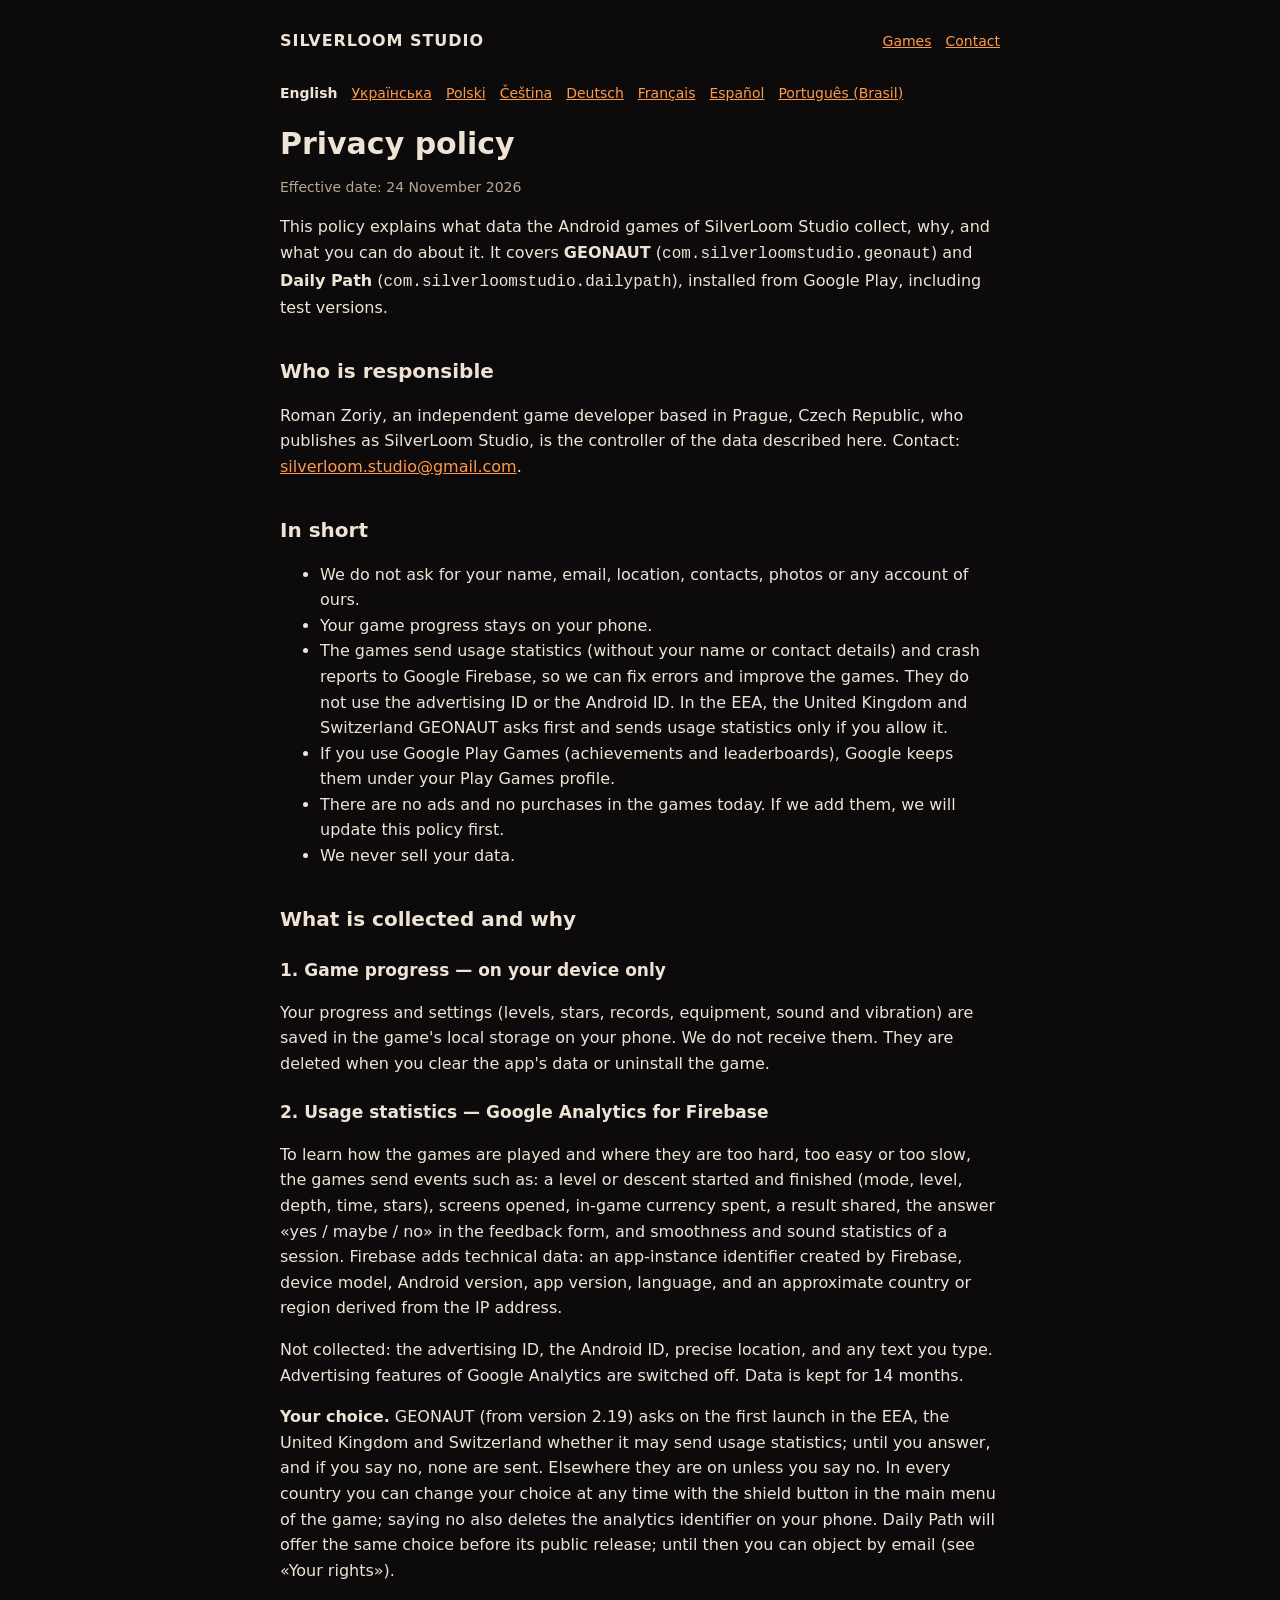
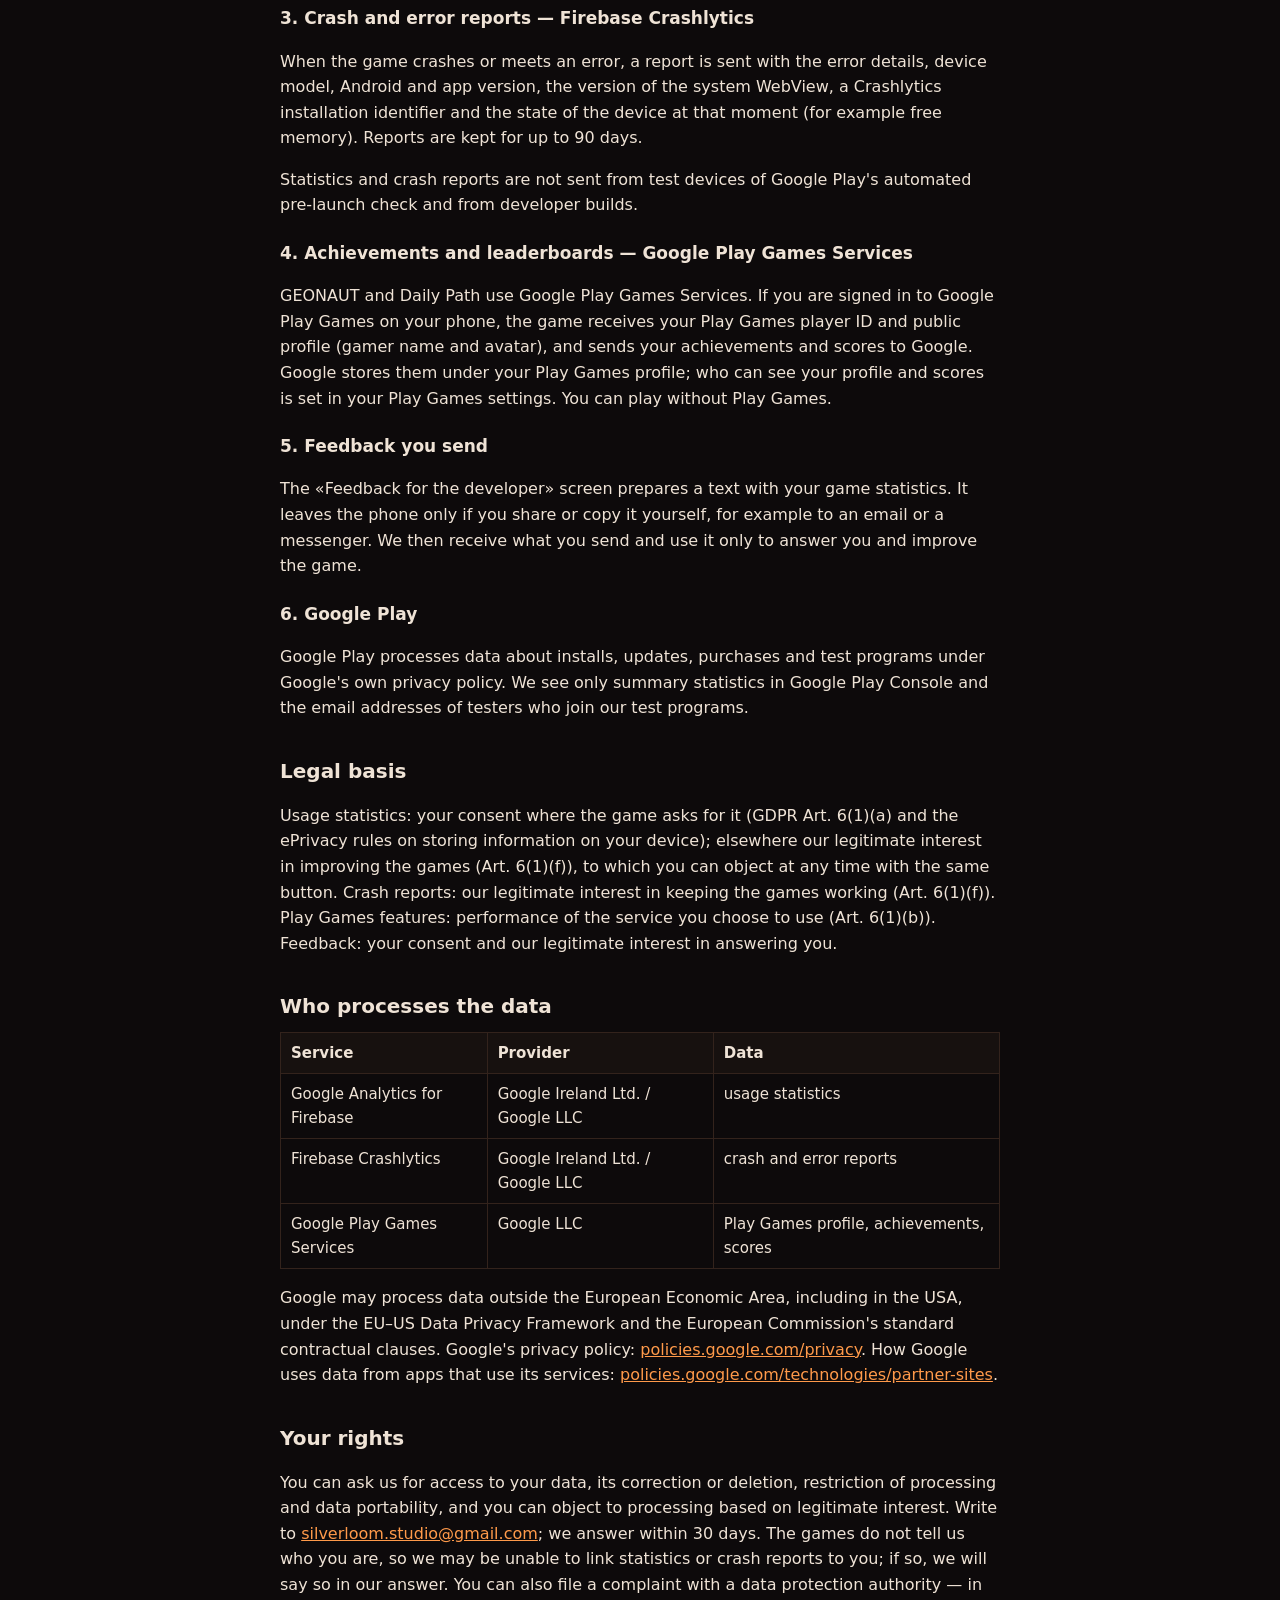
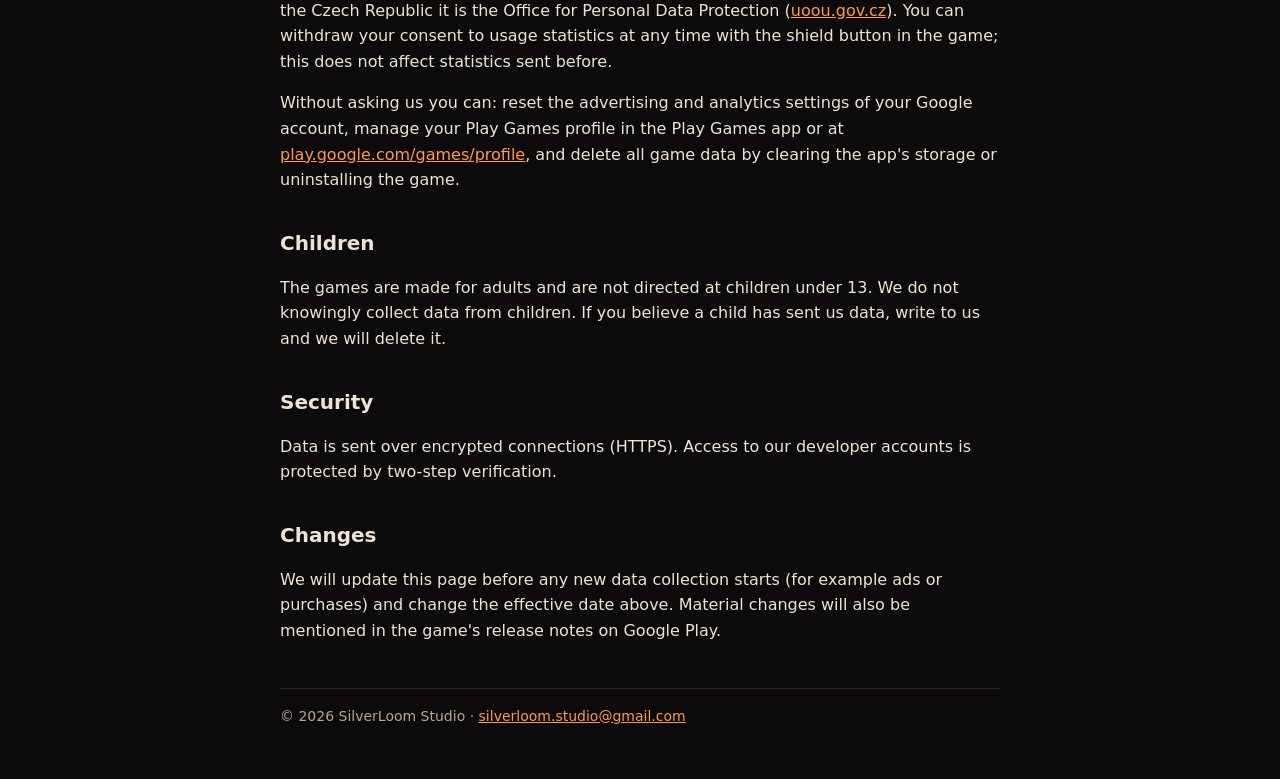
==== commit ebea4b4a: "Privacy policy: controller Roman Zoriy, consent to Analytics in GEONAUT 2.19 (G-6), effective 24 Nov" ====
--- a/privacy/index.html
+++ b/privacy/index.html
@@ -25,18 +25,18 @@
   <p class="lang"><b>English</b><a href="uk/" hreflang="uk" lang="uk">Українська</a><a href="pl/" hreflang="pl" lang="pl">Polski</a><a href="cs/" hreflang="cs" lang="cs">Čeština</a><a href="de/" hreflang="de" lang="de">Deutsch</a><a href="fr/" hreflang="fr" lang="fr">Français</a><a href="es/" hreflang="es" lang="es">Español</a><a href="pt/" hreflang="pt-BR" lang="pt-BR">Português (Brasil)</a></p>
 
   <h1>Privacy policy</h1>
-  <p class="mut">Effective date: 23 November 2026</p>
+  <p class="mut">Effective date: 24 November 2026</p>
 
   <p>This policy explains what data the Android games of SilverLoom Studio collect, why, and what you can do about it. It covers <b>GEONAUT</b> (<code>com.silverloomstudio.geonaut</code>) and <b>Daily Path</b> (<code>com.silverloomstudio.dailypath</code>), installed from Google Play, including test versions.</p>
 
   <h2>Who is responsible</h2>
-  <p>SilverLoom Studio, an independent game developer based in Prague, Czech Republic, is the controller of the data described here. Contact: <a href="mailto:silverloom.studio@gmail.com">silverloom.studio@gmail.com</a>.</p>
+  <p>Roman Zoriy, an independent game developer based in Prague, Czech Republic, who publishes as SilverLoom Studio, is the controller of the data described here. Contact: <a href="mailto:silverloom.studio@gmail.com">silverloom.studio@gmail.com</a>.</p>
 
   <h2>In short</h2>
   <ul>
     <li>We do not ask for your name, email, location, contacts, photos or any account of ours.</li>
     <li>Your game progress stays on your phone.</li>
-    <li>The games send usage statistics (without your name or contact details) and crash reports to Google Firebase, so we can fix errors and improve the games. They do not use the advertising ID or the Android ID.</li>
+    <li>The games send usage statistics (without your name or contact details) and crash reports to Google Firebase, so we can fix errors and improve the games. They do not use the advertising ID or the Android ID. In the EEA, the United Kingdom and Switzerland GEONAUT asks first and sends usage statistics only if you allow it.</li>
     <li>If you use Google Play Games (achievements and leaderboards), Google keeps them under your Play Games profile.</li>
     <li>There are no ads and no purchases in the games today. If we add them, we will update this policy first.</li>
     <li>We never sell your data.</li>
@@ -50,6 +50,7 @@
   <h3>2. Usage statistics — Google Analytics for Firebase</h3>
   <p>To learn how the games are played and where they are too hard, too easy or too slow, the games send events such as: a level or descent started and finished (mode, level, depth, time, stars), screens opened, in-game currency spent, a result shared, the answer «yes / maybe / no» in the feedback form, and smoothness and sound statistics of a session. Firebase adds technical data: an app-instance identifier created by Firebase, device model, Android version, app version, language, and an approximate country or region derived from the IP address.</p>
   <p>Not collected: the advertising ID, the Android ID, precise location, and any text you type. Advertising features of Google Analytics are switched off. Data is kept for 14 months.</p>
+  <p><b>Your choice.</b> GEONAUT (from version 2.19) asks on the first launch in the EEA, the United Kingdom and Switzerland whether it may send usage statistics; until you answer, and if you say no, none are sent. Elsewhere they are on unless you say no. In every country you can change your choice at any time with the shield button in the main menu of the game; saying no also deletes the analytics identifier on your phone. Daily Path will offer the same choice before its public release; until then you can object by email (see «Your rights»).</p>
 
   <h3>3. Crash and error reports — Firebase Crashlytics</h3>
   <p>When the game crashes or meets an error, a report is sent with the error details, device model, Android and app version, the version of the system WebView, a Crashlytics installation identifier and the state of the device at that moment (for example free memory). Reports are kept for up to 90 days.</p>
@@ -65,7 +66,7 @@
   <p>Google Play processes data about installs, updates, purchases and test programs under Google's own privacy policy. We see only summary statistics in Google Play Console and the email addresses of testers who join our test programs.</p>
 
   <h2>Legal basis</h2>
-  <p>Usage statistics and crash reports: our legitimate interest in keeping the games working and improving them (GDPR Art. 6(1)(f)), and your consent where the law requires it. Play Games features: performance of the service you choose to use (Art. 6(1)(b)). Feedback: your consent and our legitimate interest in answering you.</p>
+  <p>Usage statistics: your consent where the game asks for it (GDPR Art. 6(1)(a) and the ePrivacy rules on storing information on your device); elsewhere our legitimate interest in improving the games (Art. 6(1)(f)), to which you can object at any time with the same button. Crash reports: our legitimate interest in keeping the games working (Art. 6(1)(f)). Play Games features: performance of the service you choose to use (Art. 6(1)(b)). Feedback: your consent and our legitimate interest in answering you.</p>
 
   <h2>Who processes the data</h2>
   <table>
@@ -77,7 +78,7 @@
   <p>Google may process data outside the European Economic Area, including in the USA, under the EU–US Data Privacy Framework and the European Commission's standard contractual clauses. Google's privacy policy: <a href="https://policies.google.com/privacy">policies.google.com/privacy</a>. How Google uses data from apps that use its services: <a href="https://policies.google.com/technologies/partner-sites">policies.google.com/technologies/partner-sites</a>.</p>
 
   <h2>Your rights</h2>
-  <p>You can ask us for access to your data, its correction or deletion, restriction of processing and data portability, and you can object to processing based on legitimate interest. Write to <a href="mailto:silverloom.studio@gmail.com">silverloom.studio@gmail.com</a>; we answer within 30 days. The games do not tell us who you are, so we may be unable to link statistics or crash reports to you; if so, we will say so in our answer. You can also file a complaint with a data protection authority — in the Czech Republic it is the Office for Personal Data Protection (<a href="https://uoou.gov.cz">uoou.gov.cz</a>).</p>
+  <p>You can ask us for access to your data, its correction or deletion, restriction of processing and data portability, and you can object to processing based on legitimate interest. Write to <a href="mailto:silverloom.studio@gmail.com">silverloom.studio@gmail.com</a>; we answer within 30 days. The games do not tell us who you are, so we may be unable to link statistics or crash reports to you; if so, we will say so in our answer. You can also file a complaint with a data protection authority — in the Czech Republic it is the Office for Personal Data Protection (<a href="https://uoou.gov.cz">uoou.gov.cz</a>). You can withdraw your consent to usage statistics at any time with the shield button in the game; this does not affect statistics sent before.</p>
   <p>Without asking us you can: reset the advertising and analytics settings of your Google account, manage your Play Games profile in the Play Games app or at <a href="https://play.google.com/games/profile">play.google.com/games/profile</a>, and delete all game data by clearing the app's storage or uninstalling the game.</p>
 
   <h2>Children</h2>
